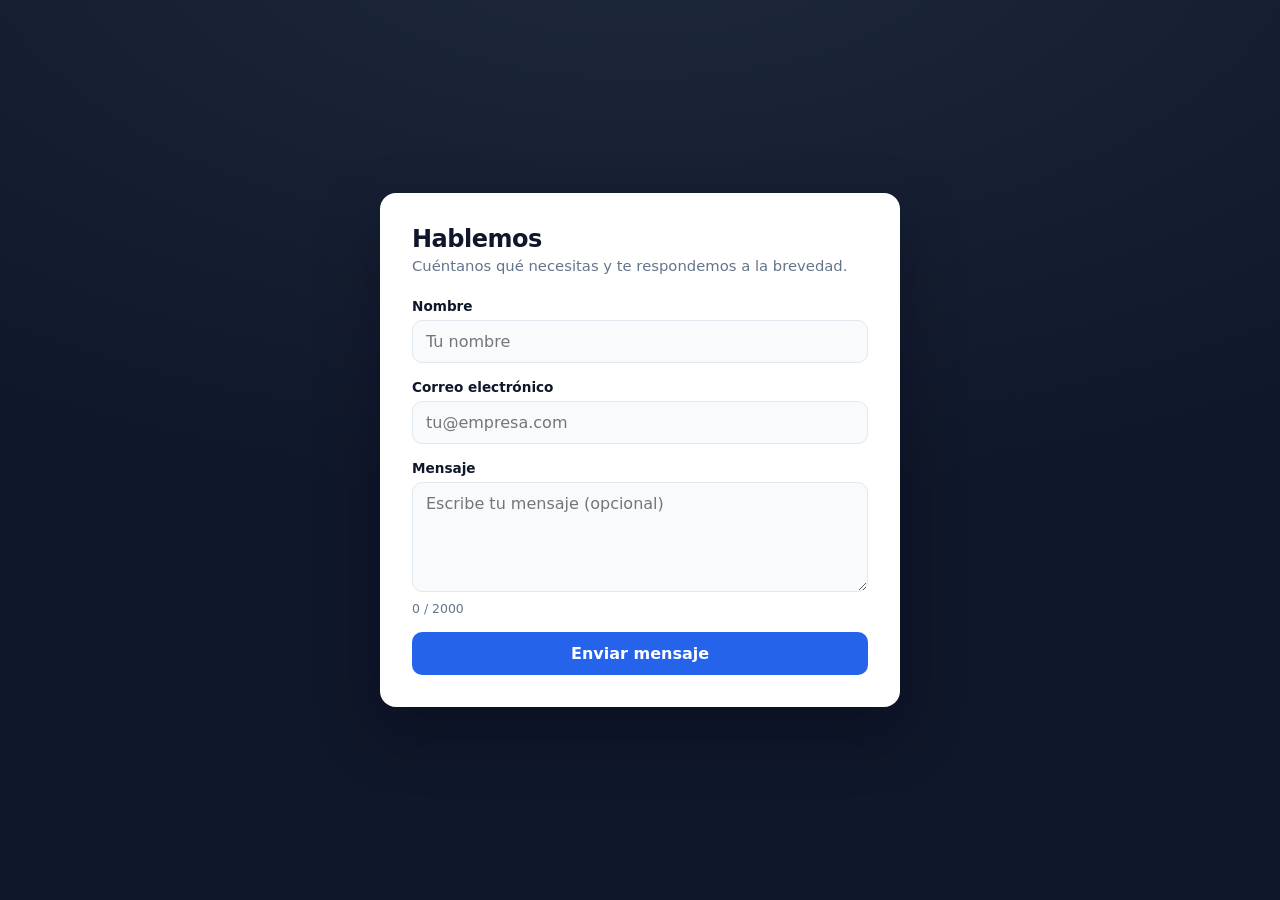
==== web/index.html @ 4281c539 "feat(web): formulario de contacto conectado a Supabase" ====
<!DOCTYPE html>
<html lang="es">
<head>
<meta charset="UTF-8">
<meta name="viewport" content="width=device-width, initial-scale=1">
<title>Contacto — Sitio Empresarial</title>
<style>
  :root {
    --bg: #0f172a;
    --card: #ffffff;
    --text: #0f172a;
    --muted: #64748b;
    --brand: #2563eb;
    --brand-hover: #1d4ed8;
    --ok: #059669;
    --err: #dc2626;
    --border: #e2e8f0;
  }
  * { box-sizing: border-box; }
  body {
    margin: 0;
    min-height: 100vh;
    display: grid;
    place-items: center;
    padding: 24px;
    font-family: system-ui, -apple-system, "Segoe UI", Roboto, sans-serif;
    background: radial-gradient(1200px 600px at 50% -10%, #1e293b, var(--bg));
    color: var(--text);
  }
  .card {
    width: 100%;
    max-width: 520px;
    background: var(--card);
    border-radius: 16px;
    padding: 32px;
    box-shadow: 0 24px 60px rgba(2, 6, 23, .35);
  }
  h1 { margin: 0 0 4px; font-size: 1.5rem; letter-spacing: -.02em; }
  p.sub { margin: 0 0 24px; color: var(--muted); font-size: .925rem; }
  label { display: block; font-size: .85rem; font-weight: 600; margin-bottom: 6px; }
  input, textarea {
    width: 100%;
    padding: 11px 13px;
    font: inherit;
    color: inherit;
    border: 1px solid var(--border);
    border-radius: 10px;
    background: #f8fafc;
    transition: border-color .15s, box-shadow .15s;
  }
  input:focus, textarea:focus {
    outline: none;
    border-color: var(--brand);
    box-shadow: 0 0 0 3px rgba(37, 99, 235, .15);
    background: #fff;
  }
  textarea { resize: vertical; min-height: 110px; }
  .field { margin-bottom: 16px; }
  .hint { font-size: .78rem; color: var(--muted); margin-top: 5px; }
  button {
    width: 100%;
    padding: 12px;
    font: inherit;
    font-weight: 600;
    color: #fff;
    background: var(--brand);
    border: 0;
    border-radius: 10px;
    cursor: pointer;
    transition: background .15s, transform .05s;
  }
  button:hover:not(:disabled) { background: var(--brand-hover); }
  button:active:not(:disabled) { transform: translateY(1px); }
  button:disabled { opacity: .6; cursor: not-allowed; }
  .status {
    margin-top: 16px;
    padding: 12px 14px;
    border-radius: 10px;
    font-size: .875rem;
    display: none;
  }
  .status.show { display: block; }
  .status.ok { background: #ecfdf5; color: var(--ok); border: 1px solid #a7f3d0; }
  .status.err { background: #fef2f2; color: var(--err); border: 1px solid #fecaca; }
</style>
</head>
<body>
  <main class="card">
    <h1>Hablemos</h1>
    <p class="sub">Cuéntanos qué necesitas y te respondemos a la brevedad.</p>

    <form id="form-contacto" novalidate>
      <div class="field">
        <label for="nombre">Nombre</label>
        <input id="nombre" name="nombre" type="text" maxlength="120" required autocomplete="name" placeholder="Tu nombre">
      </div>

      <div class="field">
        <label for="email">Correo electrónico</label>
        <input id="email" name="email" type="email" maxlength="160" required autocomplete="email" placeholder="tu@empresa.com">
      </div>

      <div class="field">
        <label for="mensaje">Mensaje</label>
        <textarea id="mensaje" name="mensaje" maxlength="2000" placeholder="Escribe tu mensaje (opcional)"></textarea>
        <div class="hint"><span id="contador">0</span> / 2000</div>
      </div>

      <button type="submit" id="btn-enviar">Enviar mensaje</button>
      <div id="estado" class="status" role="status" aria-live="polite"></div>
    </form>
  </main>

  <script src="config.js"></script>
  <script>
    const form = document.getElementById('form-contacto');
    const btn = document.getElementById('btn-enviar');
    const estado = document.getElementById('estado');
    const mensajeInput = document.getElementById('mensaje');
    const contador = document.getElementById('contador');

    mensajeInput.addEventListener('input', () => {
      contador.textContent = mensajeInput.value.length;
    });

    function mostrar(tipo, texto) {
      estado.className = 'status show ' + tipo;
      estado.textContent = texto;
    }

    form.addEventListener('submit', async (e) => {
      e.preventDefault();

      const nombre = form.nombre.value.trim();
      const email = form.email.value.trim();
      const mensaje = form.mensaje.value.trim();

      if (nombre.length < 2) return mostrar('err', 'Escribe tu nombre (mínimo 2 caracteres).');
      if (!/^[^\s@]+@[^\s@]+\.[^\s@]+$/.test(email)) return mostrar('err', 'El correo no tiene un formato válido.');

      btn.disabled = true;
      btn.textContent = 'Enviando…';
      estado.className = 'status';

      try {
        const res = await fetch(`${window.SUPABASE_URL}/rest/v1/contactos`, {
          method: 'POST',
          headers: {
            'apikey': window.SUPABASE_ANON_KEY,
            'Authorization': `Bearer ${window.SUPABASE_ANON_KEY}`,
            'Content-Type': 'application/json',
            'Prefer': 'return=minimal'
          },
          body: JSON.stringify({ nombre, email, mensaje: mensaje || null })
        });

        if (res.status === 201) {
          form.reset();
          contador.textContent = '0';
          mostrar('ok', '¡Mensaje enviado! Gracias por escribirnos.');
        } else {
          let detalle = '';
          try {
            const err = await res.json();
            detalle = err.message || err.hint || '';
          } catch (_) {}
          mostrar('err', `No se pudo enviar (HTTP ${res.status}). ${detalle}`);
        }
      } catch (err) {
        mostrar('err', 'Error de red: ' + err.message);
      } finally {
        btn.disabled = false;
        btn.textContent = 'Enviar mensaje';
      }
    });
  </script>
</body>
</html>
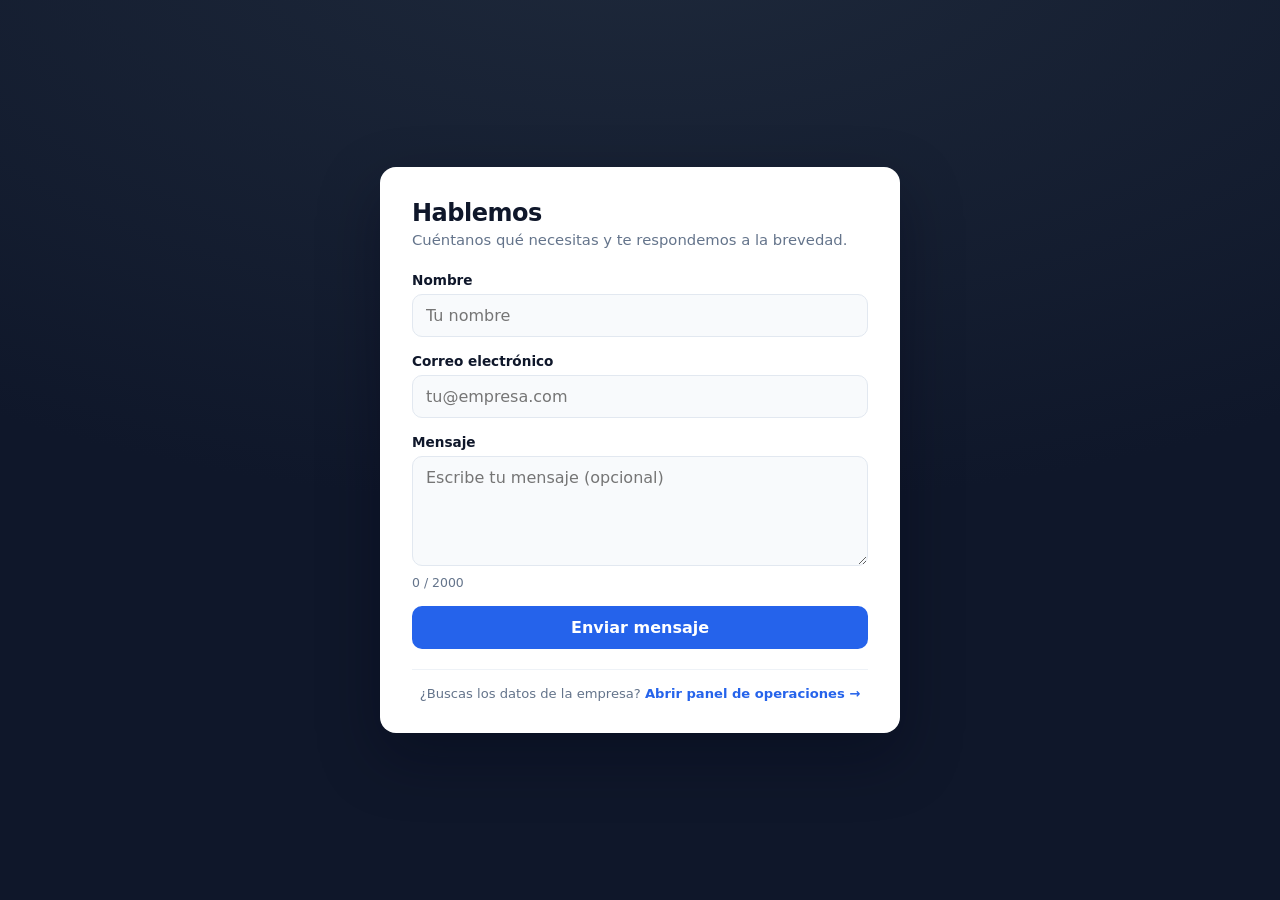
==== commit 52e1e67a: "feat(web): panel desplegado en Vercel y enlaces cruzados con el formulario" ====
--- a/web/index.html
+++ b/web/index.html
@@ -82,6 +82,16 @@
   .status.show { display: block; }
   .status.ok { background: #ecfdf5; color: var(--ok); border: 1px solid #a7f3d0; }
   .status.err { background: #fef2f2; color: var(--err); border: 1px solid #fecaca; }
+  .alt {
+    margin: 20px 0 0;
+    padding-top: 16px;
+    border-top: 1px solid #eef2f7;
+    text-align: center;
+    font-size: .82rem;
+    color: var(--muted);
+  }
+  .alt a { color: var(--brand); font-weight: 600; text-decoration: none; }
+  .alt a:hover { text-decoration: underline; }
 </style>
 </head>
 <body>
@@ -109,6 +119,8 @@
       <button type="submit" id="btn-enviar">Enviar mensaje</button>
       <div id="estado" class="status" role="status" aria-live="polite"></div>
     </form>
+
+    <p class="alt">¿Buscas los datos de la empresa? <a href="https://panel-constructora.vercel.app/">Abrir panel de operaciones →</a></p>
   </main>
 
   <script src="config.js"></script>
